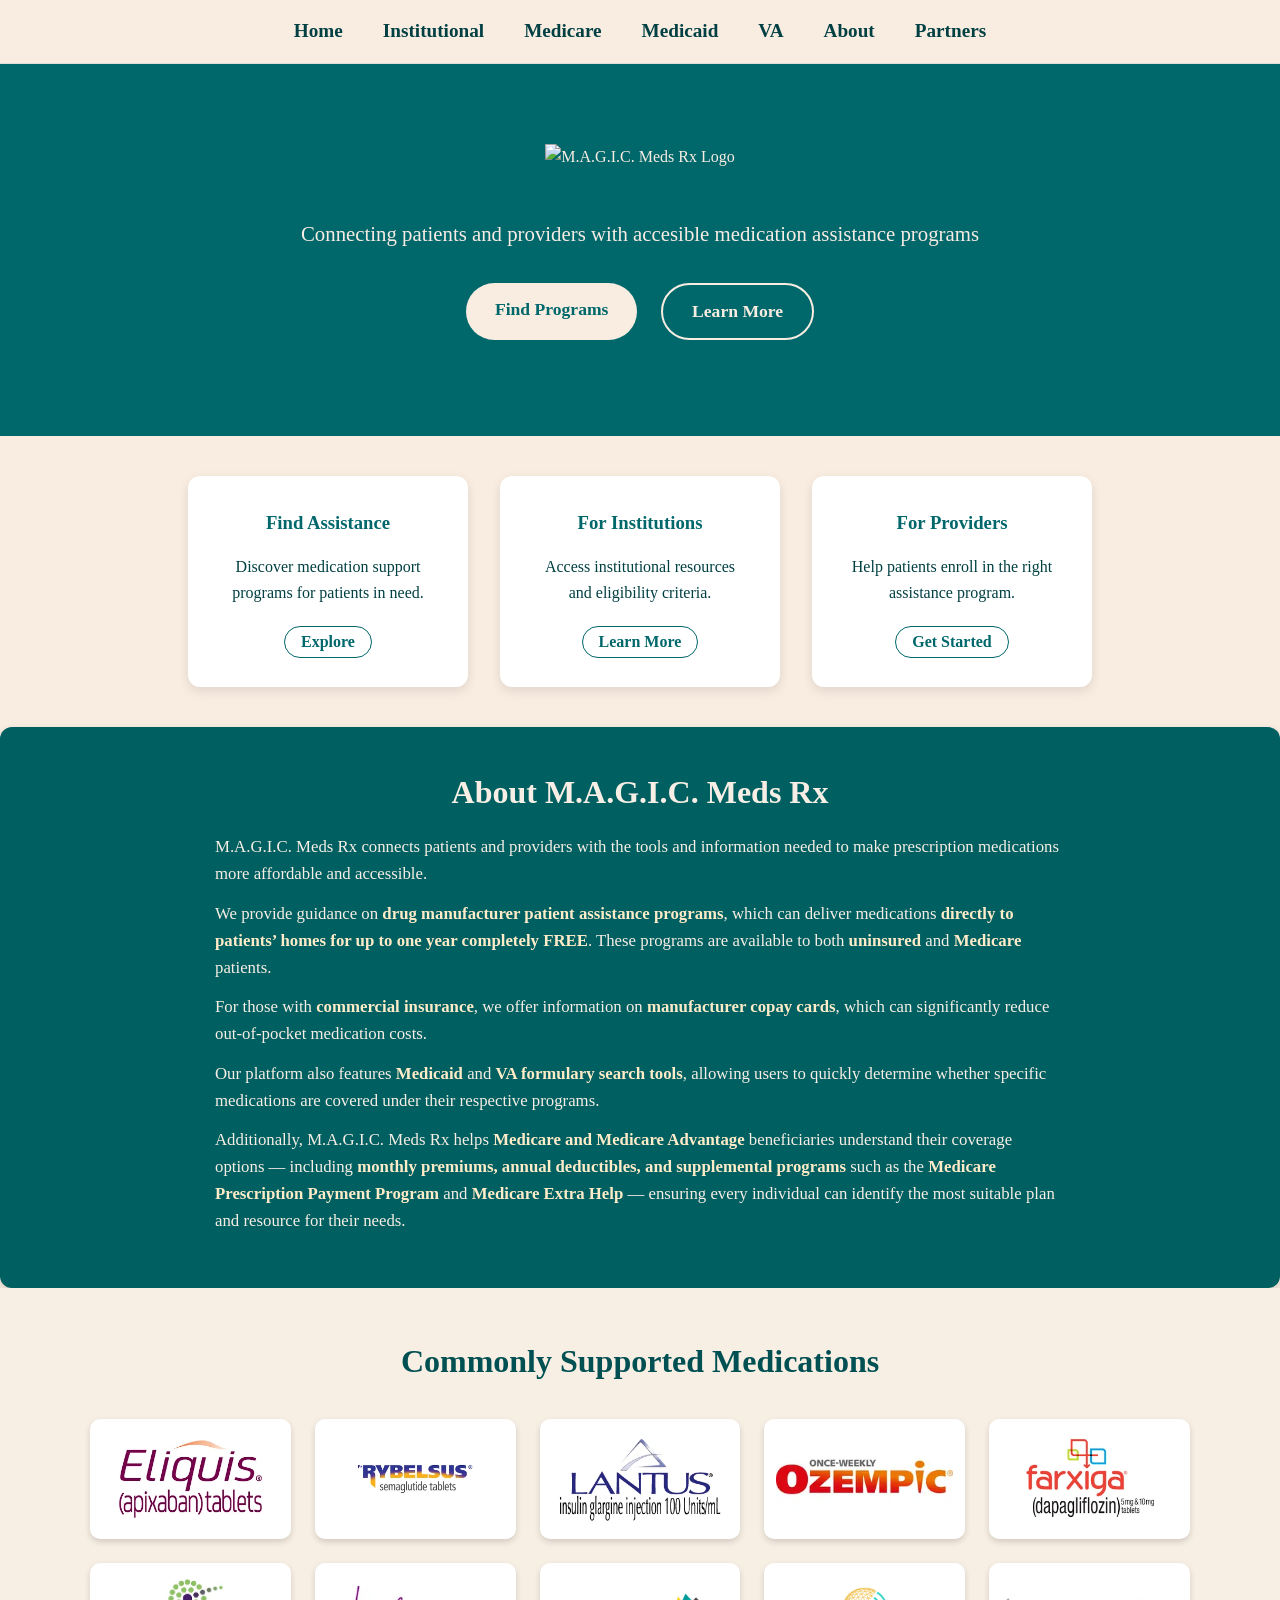
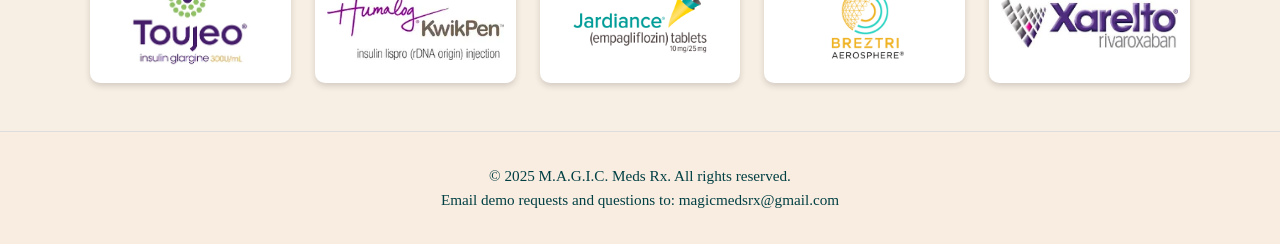
==== index.html @ bfe8b274 "If leads to breaks in the code it is likely because how it set up the pathway on my desktop I had to" ====
<!DOCTYPE html>
<html lang="en">
<head>
  <meta charset="UTF-8" />
  <meta name="viewport" content="width=device-width, initial-scale=1.0" />
  <title>M.A.G.I.C. Meds Rx™</title>
  <link rel="stylesheet" href="styles/style.modern.css" />
</head>
<body>
  <!-- ===== HEADER ===== -->
  <header class="site-header">
    <nav class="navbar">
      <ul class="nav-links">
        <li><a href="index.html">Home</a></li>
        <li><a href="institution.html">Institutional</a></li>
        <li><a href="medicare.html">Medicare</a></li>
        <li><a href="medicaid.html">Medicaid</a></li>
        <li><a href="va.html">VA</a></li>
        <li><a href="about.html">About</a></li>
        <li><a href="partners.html">Partners</a></li>
      </ul>
    </nav>
  </header>

  <!-- ===== HERO SECTION ===== -->
  <section class="hero">
    <div class="hero-content">
      <img src="img/magic_logo_cream.svg" alt="M.A.G.I.C. Meds Rx Logo" class="hero-logo" />
      <p class="hero-text">
        Connecting patients and providers with accesible medication assistance programs
      </p>
      <div class="hero-buttons">
        <a href="#" class="btn primary">Find Programs</a>
        <a href="#" class="btn secondary">Learn More</a>
      </div>
    </div>
  </section>

  <!-- ===== FEATURE CARDS ===== -->
  <section class="cards-section">
    <div class="cards-container">
      <div class="card">
        <h3>Find Assistance</h3>
        <p>Discover medication support programs for patients in need.</p>
        <a href="#">Explore</a>
      </div>

      <div class="card">
        <h3>For Institutions</h3>
        <p>Access institutional resources and eligibility criteria.</p>
        <a href="#">Learn More</a>
      </div>

      <div class="card">
        <h3>For Providers</h3>
        <p>Help patients enroll in the right assistance program.</p>
        <a href="#">Get Started</a>
      </div>
    </div>
  </section>
  <!-- ===== ABOUT MAGIC MEDS RX SECTION ===== -->
<section class="about-magic">
  <div class="about-container">
    <h2>About M.A.G.I.C. Meds Rx</h2>
    <p>
      M.A.G.I.C. Meds Rx connects patients and providers with the tools and information needed to make prescription medications more affordable and accessible.
    </p>

    <p>
      We provide guidance on <strong>drug manufacturer patient assistance programs</strong>, which can deliver medications
      <strong>directly to patients’ homes for up to one year completely FREE</strong>. These programs are available to both
      <strong>uninsured</strong> and <strong>Medicare</strong> patients.
    </p>

    <p>
      For those with <strong>commercial insurance</strong>, we offer information on <strong>manufacturer copay cards</strong>,
      which can significantly reduce out-of-pocket medication costs.
    </p>

    <p>
      Our platform also features <strong>Medicaid</strong> and <strong>VA formulary search tools</strong>,
      allowing users to quickly determine whether specific medications are covered under their respective programs.
    </p>

    <p>
      Additionally, M.A.G.I.C. Meds Rx helps <strong>Medicare and Medicare Advantage</strong> beneficiaries understand their coverage options —
      including <strong>monthly premiums, annual deductibles, and supplemental programs</strong> such as the
      <strong>Medicare Prescription Payment Program</strong> and <strong>Medicare Extra Help</strong> —
      ensuring every individual can identify the most suitable plan and resource for their needs.
    </p>
  </div>
</section>
<!-- ===== MEDICATION LOGO SECTION ===== -->
<section class="medication-logos">
  <h2>Commonly Supported Medications</h2>
  <div class="logo-grid">
    <img src="img/eliquis.png.webp" alt="Eliquis logo" />
    <img src="img/rybelsus.png.webp" alt="Rybelsus logo" />
    <img src="img/lantus.png.webp" alt="Lantus logo" />
    <img src="img/ozempic.resize.jpeg.webp" alt="Ozempic logo" />
    <img src="img/farxiga.png.webp" alt="Farxiga logo" />
    <img src="img/toujeo.png.webp" alt="Toujeo logo" />
    <img src="img/humalog.resize.png.webp" alt="Humalog logo" />
    <img src="img/jardiance.png.webp.png" alt="Jardiance logo" />
    <img src="img/breztri.png" alt="Breztri logo" />
    <img src="img/xarelto.jpeg" alt="Xarelto logo" />
  </div>
</section>
  <!-- ===== FOOTER ===== -->
  <footer>
    <p>© 2025 M.A.G.I.C. Meds Rx. All rights reserved.</p>
    <p>Email demo requests and questions to: magicmedsrx@gmail.com</p>
  </footer>
</body>
</html>
---- styles/style.modern.css ----
/* ===== RESET ===== */
* {
	margin: 0;
	padding: 0;
	box-sizing: border-box;
  }
  
  /* ===== GLOBAL ===== */
  body {
	font-family: "Georgia", serif;
	background-color: #f9ede2;
	color: #003f42;
	line-height: 1.6;
  }
  
  /* ===== NAVBAR ===== */
  .site-header {
	background-color: #f9ede2;
	border-bottom: 1px solid #ddd;
	padding: 1rem 0;
  }
  
  .nav-links {
	display: flex;
	justify-content: center;
	gap: 2.5rem;
	list-style: none;
  }
  
  .nav-links a {
	text-decoration: none;
	font-size: 1.2rem;
	color: #003f42;
	font-weight: 600;
	transition: color 0.3s;
  }
  
  .nav-links a:hover {
	color: #008b8f;
  }
  
  /* ===== HERO SECTION ===== */
  .hero {
	background-color: #00676b;
	text-align: center;
	padding: 5rem 1rem 6rem 1rem;
	color: #f9ede2;
  }
  
  .hero-content {
	max-width: 800px;
	margin: 0 auto;
  }
  .hero-logo {
	width: 500px; /* enlarged by ~50% */
	max-width: 60vw;
	height: auto;
	margin-bottom: 1.5rem;
	  }
  
.hero-text {
	font-size: 1.3rem;
	font-weight: 500;
	color: #f8ede4;
	margin: 1.5rem 0 2rem;
	white-space: nowrap; /* ✅ Prevents text from wrapping to a new line */
	overflow: hidden;
	text-overflow: ellipsis;
	}
	  
  .hero-buttons {
	display: flex;
	justify-content: center;
	gap: 1.5rem;
  }
  
  .btn {
	text-decoration: none;
	font-size: 1.1rem;
	font-weight: 600;
	border-radius: 30px;
	padding: 0.8rem 1.8rem;
	transition: all 0.3s;
  }
  
  .btn.primary {
	background-color: #f9ede2;
	color: #00676b;
  }
  
  .btn.primary:hover {
	background-color: #f6dfcb;
  }
  
  .btn.secondary {
	border: 2px solid #f9ede2;
	color: #f9ede2;
  }
  
  .btn.secondary:hover {
	background-color: #f9ede2;
	color: #00676b;
  }
  
  /* ===== CARDS SECTION ===== */
  .cards-section {
	background-color: #f9ede2;
	padding: 2.5rem 1rem;
	display: flex;
	justify-content: center;
  }
  
  .cards-container {
	display: flex;
	flex-wrap: wrap;
	justify-content: center;
	gap: 2rem;
	max-width: 1000px;
  }
  
  .card {
	background-color: #ffffff;
	box-shadow: 0 4px 12px rgba(0, 0, 0, 0.1);
	border-radius: 12px;
	width: 280px;
	text-align: center;
	padding: 2rem;
	transition: transform 0.3s ease, box-shadow 0.3s ease;
  }
  
  .card:hover {
	transform: translateY(-6px);
	box-shadow: 0 6px 20px rgba(0, 0, 0, 0.15);
  }
  
  .card h3 {
	color: #00676b;
	margin-bottom: 1rem;
  }
  
  .card p {
	color: #003f42;
	margin-bottom: 1.5rem;
  }
  
  .card a {
	color: #00676b;
	font-weight: 600;
	text-decoration: none;
	border: 1px solid #00676b;
	padding: 0.4rem 1rem;
	border-radius: 20px;
	transition: all 0.3s;
  }
  
  .card a:hover {
	background-color: #00676b;
	color: #fff;
  }
/* ===== ABOUT SECTION (Teal Background) ===== */
.about-magic {
	background-color: #005f60; /* teal */
	color: #f7efe5; /* cream text */
	padding: 40px 20px;
	text-align: left;
  
	/* ✨ Optional visual polish */
	border-radius: 12px; /* smooth rounded corners */
	box-shadow: 0 4px 10px rgba(0, 0, 0, 0.15); /* soft drop shadow */
  }
  
  .about-container {
	max-width: 850px;
	margin: 0 auto;
  }
  
  .about-magic h2 {
	font-size: 2rem;
	color: #f7efe5; /* heading in cream */
	margin-bottom: 1rem;
	text-align: center;
	font-weight: 700;
  }
  
  .about-magic p {
	font-size: 1.05rem;
	color: #f7efe5;
	line-height: 1.6;
	margin-bottom: 0.8rem;
  }
  
  .about-magic strong {
	color: #ffecc8; /* lighter cream for emphasis */
	font-weight: 600;
  }  
  /* ===== Medication Logos Section (fixed layout) ===== */
.medication-logos {
	background-color: #f8efe4;
	padding: 3rem 1rem;
	text-align: center;
  }
  
  .medication-logos h2 {
	color: #004f52;
	font-size: 2rem;
	font-weight: 700;
	margin-bottom: 2rem;
  }
  
  .logo-grid {
	display: grid;
	grid-template-columns: repeat(auto-fit, minmax(180px, 1fr));
	gap: 1.5rem;
	justify-items: center;
	align-items: center;
	max-width: 1100px;
	margin: 0 auto;
  }
  
  .logo-grid img {
	background-color: #fff;
	border-radius: 10px;
	padding: 0.75rem;
	width: 100%;
	height: 120px; /* Fixed uniform card height */
	object-fit: contain; /* Keeps proportions */
	box-shadow: 0 3px 6px rgba(0, 0, 0, 0.15);
	transition: transform 0.3s ease, box-shadow 0.3s ease;
  }
  
  .logo-grid img:hover {
	transform: translateY(-5px);
	box-shadow: 0 5px 10px rgba(0, 0, 0, 0.25);
  }  
  /* ===== FOOTER ===== */
  footer {
	text-align: center;
	padding: 2rem 1rem;
	background-color: #f9ede2;
	border-top: 1px solid #ddd;
	color: #003f42;
	font-size: 0.95rem;
  }
/* =======================================
   ABOUT PAGE — HERO SECTION
   ======================================= */
/* === ABOUT PAGE STYLES === */
.about-section {
	background-color: #00676b; /* teal background */
	color: #f8f0e3;                /* cream text */
	text-align: center;
	padding: 80px 20px 60px 20px;  /* balanced spacing */
	margin: 0;
	position: relative;
  }
  
  /* Center and enlarge your about-page logo */
  .about-logo {
	display: block;
	margin: 0 auto 30px auto;      /* centers horizontally and adds bottom space */
	width: 400px;                  /* adjust to taste */
	max-width: 90%;                /* responsive on smaller screens */
	height: auto;
	filter: drop-shadow(0 6px 12px rgba(0,0,0,0.25));
  }
  
  /* Main title */
  .about-title {
	font-size: 3.2rem;
	font-weight: 700;
	margin-bottom: 16px;
	text-shadow: 1px 2px 4px rgba(0, 0, 0, 0.35);
  }
  
  /* Subtitle text */
  .about-subtitle {
	font-size: 1.2rem;
	max-width: 900px;
	margin: 0 auto;
	line-height: 1.6;
	color: #f9f7f2;
	opacity: 0.95;
  }
  
  
  /* Allow wrapping gracefully on smaller screens */
  @media (max-width: 900px) {
	.about-subtitle {
	  white-space: normal;
	  font-size: 1rem;
	}
  }
  
  /* =======================================
	 ABOUT PAGE — CONTENT SECTIONS
	 ======================================= */
  .about-content {
	background-color: #f5efe6; /* cream */
	color: #1f4f59; /* teal */
	padding: 3rem 2rem;
  }
  
  .about-content h1 {
	text-align: center;
	font-size: clamp(1.6rem, 3vw, 2.2rem);
	color: #1f4f59;
	margin-bottom: 1rem;
  }
  
  .about-content p {
	font-size: 1.05rem;
	line-height: 1.7;
	max-width: 900px;
	margin: 0 auto 2rem auto;
	text-align: justify;
  }
  
  /* Images inside content */
  .about-content img {
	max-width: 320px;
	height: auto;
	border-radius: 12px;
	margin: 1rem auto;
	display: block;
	box-shadow: 0 4px 10px rgba(0, 0, 0, 0.2);
  }
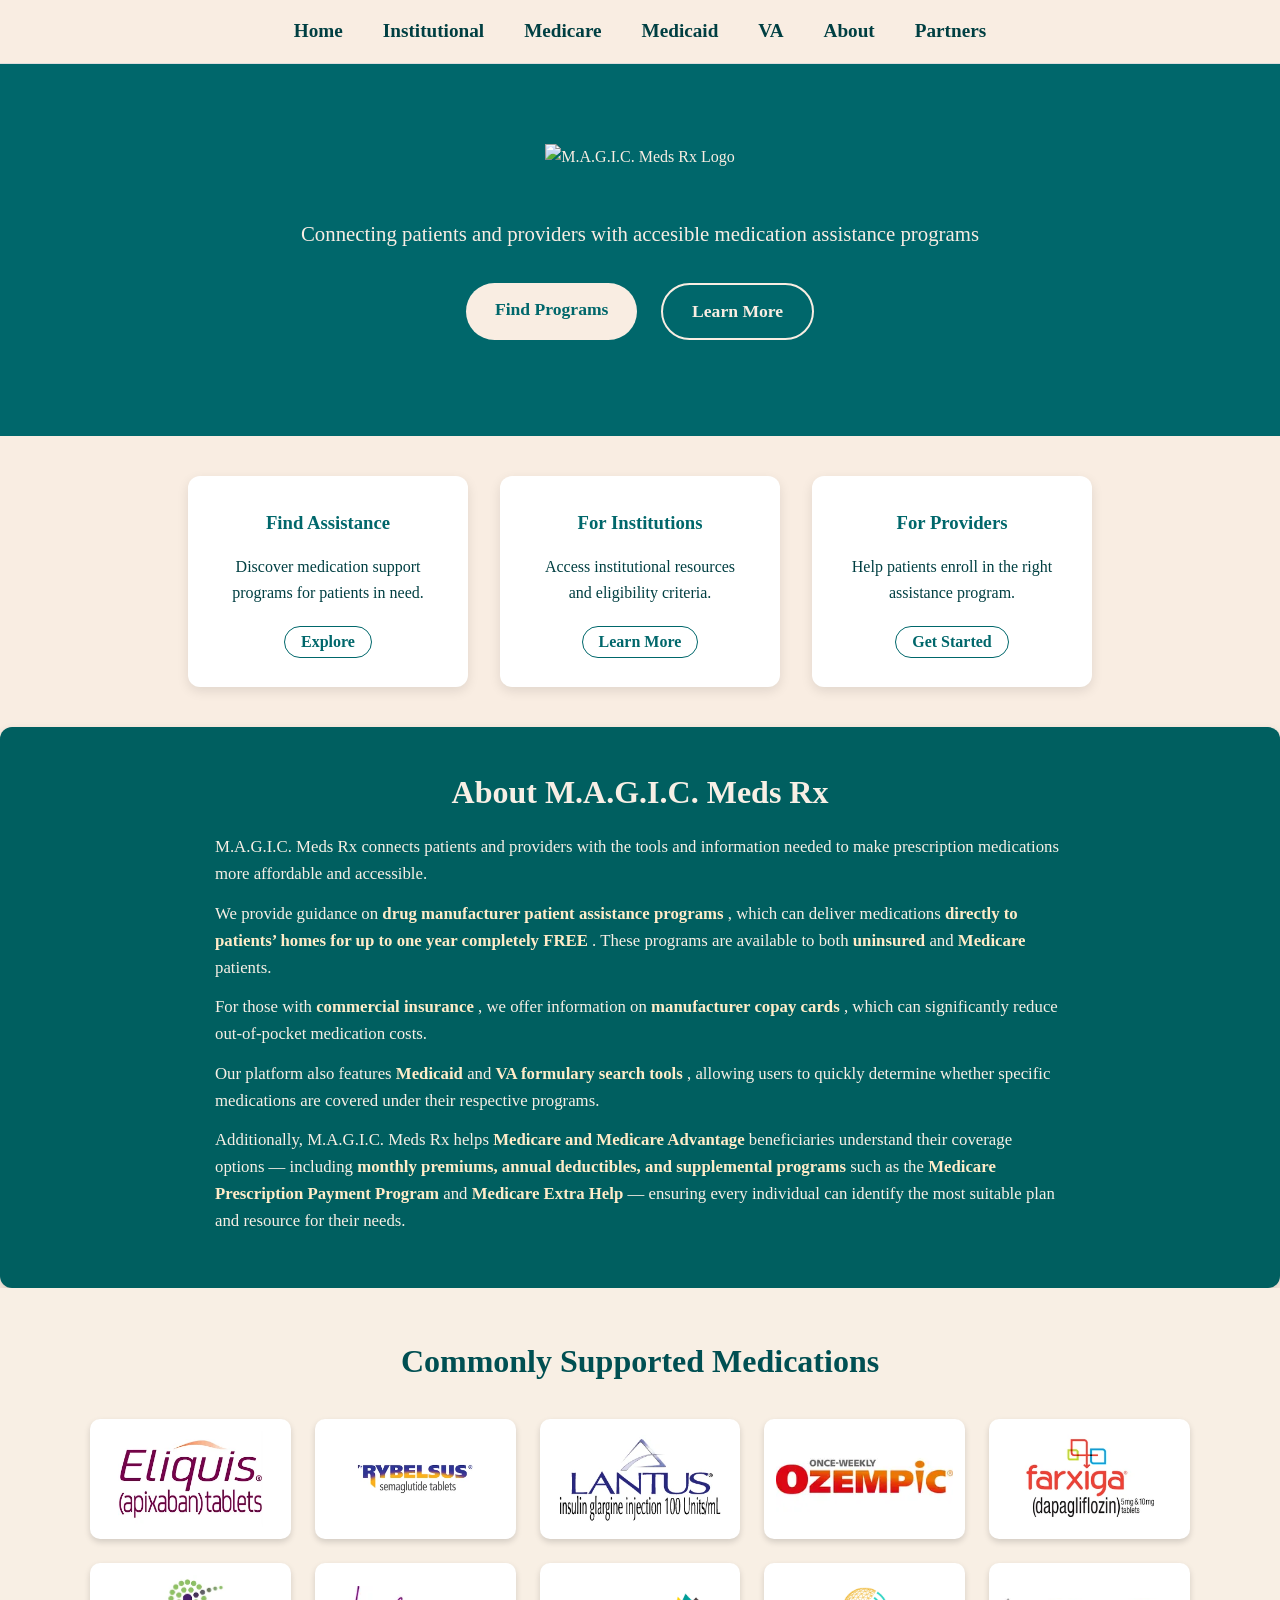
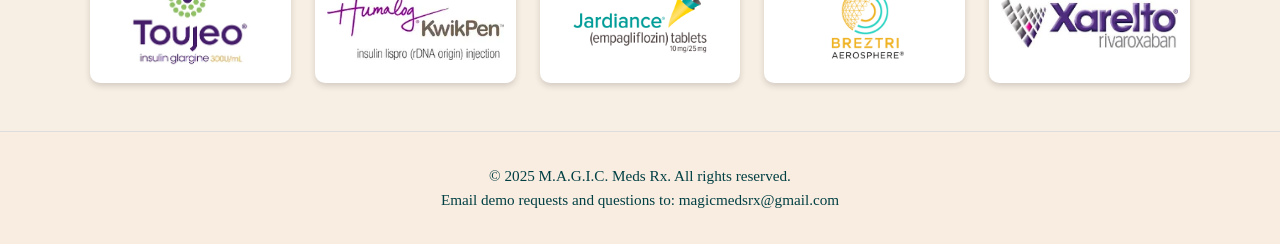
==== commit 004a2f0b: "formatting" ====
--- a/index.html
+++ b/index.html
@@ -1,115 +1,135 @@
-<!DOCTYPE html>
+<!doctype html>
 <html lang="en">
-<head>
-  <meta charset="UTF-8" />
-  <meta name="viewport" content="width=device-width, initial-scale=1.0" />
-  <title>M.A.G.I.C. Meds Rx™</title>
-  <link rel="stylesheet" href="styles/style.modern.css" />
-</head>
-<body>
-  <!-- ===== HEADER ===== -->
-  <header class="site-header">
-    <nav class="navbar">
-      <ul class="nav-links">
-        <li><a href="index.html">Home</a></li>
-        <li><a href="institution.html">Institutional</a></li>
-        <li><a href="medicare.html">Medicare</a></li>
-        <li><a href="medicaid.html">Medicaid</a></li>
-        <li><a href="va.html">VA</a></li>
-        <li><a href="about.html">About</a></li>
-        <li><a href="partners.html">Partners</a></li>
-      </ul>
-    </nav>
-  </header>
+	<head>
+		<meta charset="UTF-8" />
+		<meta name="viewport" content="width=device-width, initial-scale=1.0" />
+		<title>M.A.G.I.C. Meds Rx™</title>
+		<link rel="stylesheet" href="styles/style.modern.css" />
+	</head>
+	<body>
+		<!-- ===== HEADER ===== -->
+		<header class="site-header">
+			<nav class="navbar">
+				<ul class="nav-links">
+					<li><a href="index.html">Home</a></li>
+					<li><a href="institution.html">Institutional</a></li>
+					<li><a href="medicare.html">Medicare</a></li>
+					<li><a href="medicaid.html">Medicaid</a></li>
+					<li><a href="va.html">VA</a></li>
+					<li><a href="about.html">About</a></li>
+					<li><a href="partners.html">Partners</a></li>
+				</ul>
+			</nav>
+		</header>
 
-  <!-- ===== HERO SECTION ===== -->
-  <section class="hero">
-    <div class="hero-content">
-      <img src="img/magic_logo_cream.svg" alt="M.A.G.I.C. Meds Rx Logo" class="hero-logo" />
-      <p class="hero-text">
-        Connecting patients and providers with accesible medication assistance programs
-      </p>
-      <div class="hero-buttons">
-        <a href="#" class="btn primary">Find Programs</a>
-        <a href="#" class="btn secondary">Learn More</a>
-      </div>
-    </div>
-  </section>
+		<!-- ===== HERO SECTION ===== -->
+		<section class="hero">
+			<div class="hero-content">
+				<img src="img/magic_logo_cream.svg" alt="M.A.G.I.C. Meds Rx Logo" class="hero-logo" />
+				<p class="hero-text">
+					Connecting patients and providers with accesible medication assistance programs
+				</p>
+				<div class="hero-buttons">
+					<a href="#" class="btn primary">Find Programs</a>
+					<a href="#" class="btn secondary">Learn More</a>
+				</div>
+			</div>
+		</section>
 
-  <!-- ===== FEATURE CARDS ===== -->
-  <section class="cards-section">
-    <div class="cards-container">
-      <div class="card">
-        <h3>Find Assistance</h3>
-        <p>Discover medication support programs for patients in need.</p>
-        <a href="#">Explore</a>
-      </div>
+		<!-- ===== FEATURE CARDS ===== -->
+		<section class="cards-section">
+			<div class="cards-container">
+				<div class="card">
+					<h3>Find Assistance</h3>
+					<p>Discover medication support programs for patients in need.</p>
+					<a href="#">Explore</a>
+				</div>
 
-      <div class="card">
-        <h3>For Institutions</h3>
-        <p>Access institutional resources and eligibility criteria.</p>
-        <a href="#">Learn More</a>
-      </div>
+				<div class="card">
+					<h3>For Institutions</h3>
+					<p>Access institutional resources and eligibility criteria.</p>
+					<a href="#">Learn More</a>
+				</div>
 
-      <div class="card">
-        <h3>For Providers</h3>
-        <p>Help patients enroll in the right assistance program.</p>
-        <a href="#">Get Started</a>
-      </div>
-    </div>
-  </section>
-  <!-- ===== ABOUT MAGIC MEDS RX SECTION ===== -->
-<section class="about-magic">
-  <div class="about-container">
-    <h2>About M.A.G.I.C. Meds Rx</h2>
-    <p>
-      M.A.G.I.C. Meds Rx connects patients and providers with the tools and information needed to make prescription medications more affordable and accessible.
-    </p>
+				<div class="card">
+					<h3>For Providers</h3>
+					<p>Help patients enroll in the right assistance program.</p>
+					<a href="#">Get Started</a>
+				</div>
+			</div>
+		</section>
+		<!-- ===== ABOUT MAGIC MEDS RX SECTION ===== -->
+		<section class="about-magic">
+			<div class="about-container">
+				<h2>About M.A.G.I.C. Meds Rx</h2>
+				<p>
+					M.A.G.I.C. Meds Rx connects patients and providers with the tools and information needed
+					to make prescription medications more affordable and accessible.
+				</p>
 
-    <p>
-      We provide guidance on <strong>drug manufacturer patient assistance programs</strong>, which can deliver medications
-      <strong>directly to patients’ homes for up to one year completely FREE</strong>. These programs are available to both
-      <strong>uninsured</strong> and <strong>Medicare</strong> patients.
-    </p>
+				<p>
+					We provide guidance on
+					<strong>drug manufacturer patient assistance programs</strong>
+					, which can deliver medications
+					<strong>directly to patients’ homes for up to one year completely FREE</strong>
+					. These programs are available to both
+					<strong>uninsured</strong>
+					and
+					<strong>Medicare</strong>
+					patients.
+				</p>
 
-    <p>
-      For those with <strong>commercial insurance</strong>, we offer information on <strong>manufacturer copay cards</strong>,
-      which can significantly reduce out-of-pocket medication costs.
-    </p>
+				<p>
+					For those with
+					<strong>commercial insurance</strong>
+					, we offer information on
+					<strong>manufacturer copay cards</strong>
+					, which can significantly reduce out-of-pocket medication costs.
+				</p>
 
-    <p>
-      Our platform also features <strong>Medicaid</strong> and <strong>VA formulary search tools</strong>,
-      allowing users to quickly determine whether specific medications are covered under their respective programs.
-    </p>
+				<p>
+					Our platform also features
+					<strong>Medicaid</strong>
+					and
+					<strong>VA formulary search tools</strong>
+					, allowing users to quickly determine whether specific medications are covered under their
+					respective programs.
+				</p>
 
-    <p>
-      Additionally, M.A.G.I.C. Meds Rx helps <strong>Medicare and Medicare Advantage</strong> beneficiaries understand their coverage options —
-      including <strong>monthly premiums, annual deductibles, and supplemental programs</strong> such as the
-      <strong>Medicare Prescription Payment Program</strong> and <strong>Medicare Extra Help</strong> —
-      ensuring every individual can identify the most suitable plan and resource for their needs.
-    </p>
-  </div>
-</section>
-<!-- ===== MEDICATION LOGO SECTION ===== -->
-<section class="medication-logos">
-  <h2>Commonly Supported Medications</h2>
-  <div class="logo-grid">
-    <img src="img/eliquis.png.webp" alt="Eliquis logo" />
-    <img src="img/rybelsus.png.webp" alt="Rybelsus logo" />
-    <img src="img/lantus.png.webp" alt="Lantus logo" />
-    <img src="img/ozempic.resize.jpeg.webp" alt="Ozempic logo" />
-    <img src="img/farxiga.png.webp" alt="Farxiga logo" />
-    <img src="img/toujeo.png.webp" alt="Toujeo logo" />
-    <img src="img/humalog.resize.png.webp" alt="Humalog logo" />
-    <img src="img/jardiance.png.webp.png" alt="Jardiance logo" />
-    <img src="img/breztri.png" alt="Breztri logo" />
-    <img src="img/xarelto.jpeg" alt="Xarelto logo" />
-  </div>
-</section>
-  <!-- ===== FOOTER ===== -->
-  <footer>
-    <p>© 2025 M.A.G.I.C. Meds Rx. All rights reserved.</p>
-    <p>Email demo requests and questions to: magicmedsrx@gmail.com</p>
-  </footer>
-</body>
+				<p>
+					Additionally, M.A.G.I.C. Meds Rx helps
+					<strong>Medicare and Medicare Advantage</strong>
+					beneficiaries understand their coverage options — including
+					<strong>monthly premiums, annual deductibles, and supplemental programs</strong>
+					such as the
+					<strong>Medicare Prescription Payment Program</strong>
+					and
+					<strong>Medicare Extra Help</strong>
+					— ensuring every individual can identify the most suitable plan and resource for their
+					needs.
+				</p>
+			</div>
+		</section>
+		<!-- ===== MEDICATION LOGO SECTION ===== -->
+		<section class="medication-logos">
+			<h2>Commonly Supported Medications</h2>
+			<div class="logo-grid">
+				<img src="img/eliquis.png.webp" alt="Eliquis logo" />
+				<img src="img/rybelsus.png.webp" alt="Rybelsus logo" />
+				<img src="img/lantus.png.webp" alt="Lantus logo" />
+				<img src="img/ozempic.resize.jpeg.webp" alt="Ozempic logo" />
+				<img src="img/farxiga.png.webp" alt="Farxiga logo" />
+				<img src="img/toujeo.png.webp" alt="Toujeo logo" />
+				<img src="img/humalog.resize.png.webp" alt="Humalog logo" />
+				<img src="img/jardiance.png.webp.png" alt="Jardiance logo" />
+				<img src="img/breztri.png" alt="Breztri logo" />
+				<img src="img/xarelto.jpeg" alt="Xarelto logo" />
+			</div>
+		</section>
+		<!-- ===== FOOTER ===== -->
+		<footer>
+			<p>© 2025 M.A.G.I.C. Meds Rx. All rights reserved.</p>
+			<p>Email demo requests and questions to: magicmedsrx@gmail.com</p>
+		</footer>
+	</body>
 </html>
--- a/styles/style.modern.css
+++ b/styles/style.modern.css
@@ -3,61 +3,61 @@
 	margin: 0;
 	padding: 0;
 	box-sizing: border-box;
-  }
-  
-  /* ===== GLOBAL ===== */
-  body {
-	font-family: "Georgia", serif;
+}
+
+/* ===== GLOBAL ===== */
+body {
+	font-family: 'Georgia', serif;
 	background-color: #f9ede2;
 	color: #003f42;
 	line-height: 1.6;
-  }
-  
-  /* ===== NAVBAR ===== */
-  .site-header {
+}
+
+/* ===== NAVBAR ===== */
+.site-header {
 	background-color: #f9ede2;
 	border-bottom: 1px solid #ddd;
 	padding: 1rem 0;
-  }
-  
-  .nav-links {
+}
+
+.nav-links {
 	display: flex;
 	justify-content: center;
 	gap: 2.5rem;
 	list-style: none;
-  }
-  
-  .nav-links a {
+}
+
+.nav-links a {
 	text-decoration: none;
 	font-size: 1.2rem;
 	color: #003f42;
 	font-weight: 600;
 	transition: color 0.3s;
-  }
-  
-  .nav-links a:hover {
+}
+
+.nav-links a:hover {
 	color: #008b8f;
-  }
-  
-  /* ===== HERO SECTION ===== */
-  .hero {
+}
+
+/* ===== HERO SECTION ===== */
+.hero {
 	background-color: #00676b;
 	text-align: center;
 	padding: 5rem 1rem 6rem 1rem;
 	color: #f9ede2;
-  }
-  
-  .hero-content {
+}
+
+.hero-content {
 	max-width: 800px;
 	margin: 0 auto;
-  }
-  .hero-logo {
+}
+.hero-logo {
 	width: 500px; /* enlarged by ~50% */
 	max-width: 60vw;
 	height: auto;
 	margin-bottom: 1.5rem;
-	  }
-  
+}
+
 .hero-text {
 	font-size: 1.3rem;
 	font-weight: 500;
@@ -66,84 +66,86 @@
 	white-space: nowrap; /* ✅ Prevents text from wrapping to a new line */
 	overflow: hidden;
 	text-overflow: ellipsis;
-	}
-	  
-  .hero-buttons {
+}
+
+.hero-buttons {
 	display: flex;
 	justify-content: center;
 	gap: 1.5rem;
-  }
-  
-  .btn {
+}
+
+.btn {
 	text-decoration: none;
 	font-size: 1.1rem;
 	font-weight: 600;
 	border-radius: 30px;
 	padding: 0.8rem 1.8rem;
 	transition: all 0.3s;
-  }
-  
-  .btn.primary {
+}
+
+.btn.primary {
 	background-color: #f9ede2;
 	color: #00676b;
-  }
-  
-  .btn.primary:hover {
+}
+
+.btn.primary:hover {
 	background-color: #f6dfcb;
-  }
-  
-  .btn.secondary {
+}
+
+.btn.secondary {
 	border: 2px solid #f9ede2;
 	color: #f9ede2;
-  }
-  
-  .btn.secondary:hover {
+}
+
+.btn.secondary:hover {
 	background-color: #f9ede2;
 	color: #00676b;
-  }
-  
-  /* ===== CARDS SECTION ===== */
-  .cards-section {
+}
+
+/* ===== CARDS SECTION ===== */
+.cards-section {
 	background-color: #f9ede2;
 	padding: 2.5rem 1rem;
 	display: flex;
 	justify-content: center;
-  }
-  
-  .cards-container {
+}
+
+.cards-container {
 	display: flex;
 	flex-wrap: wrap;
 	justify-content: center;
 	gap: 2rem;
 	max-width: 1000px;
-  }
-  
-  .card {
+}
+
+.card {
 	background-color: #ffffff;
 	box-shadow: 0 4px 12px rgba(0, 0, 0, 0.1);
 	border-radius: 12px;
 	width: 280px;
 	text-align: center;
 	padding: 2rem;
-	transition: transform 0.3s ease, box-shadow 0.3s ease;
-  }
-  
-  .card:hover {
+	transition:
+		transform 0.3s ease,
+		box-shadow 0.3s ease;
+}
+
+.card:hover {
 	transform: translateY(-6px);
 	box-shadow: 0 6px 20px rgba(0, 0, 0, 0.15);
-  }
-  
-  .card h3 {
+}
+
+.card h3 {
 	color: #00676b;
 	margin-bottom: 1rem;
-  }
-  
-  .card p {
+}
+
+.card p {
 	color: #003f42;
 	margin-bottom: 1.5rem;
-  }
-  
-  .card a {
+}
+
+.card a {
 	color: #00676b;
 	font-weight: 600;
 	text-decoration: none;
@@ -151,63 +153,63 @@
 	padding: 0.4rem 1rem;
 	border-radius: 20px;
 	transition: all 0.3s;
-  }
-  
-  .card a:hover {
+}
+
+.card a:hover {
 	background-color: #00676b;
 	color: #fff;
-  }
+}
 /* ===== ABOUT SECTION (Teal Background) ===== */
 .about-magic {
 	background-color: #005f60; /* teal */
 	color: #f7efe5; /* cream text */
 	padding: 40px 20px;
 	text-align: left;
-  
+
 	/* ✨ Optional visual polish */
 	border-radius: 12px; /* smooth rounded corners */
 	box-shadow: 0 4px 10px rgba(0, 0, 0, 0.15); /* soft drop shadow */
-  }
-  
-  .about-container {
+}
+
+.about-container {
 	max-width: 850px;
 	margin: 0 auto;
-  }
-  
-  .about-magic h2 {
+}
+
+.about-magic h2 {
 	font-size: 2rem;
 	color: #f7efe5; /* heading in cream */
 	margin-bottom: 1rem;
 	text-align: center;
 	font-weight: 700;
-  }
-  
-  .about-magic p {
+}
+
+.about-magic p {
 	font-size: 1.05rem;
 	color: #f7efe5;
 	line-height: 1.6;
 	margin-bottom: 0.8rem;
-  }
-  
-  .about-magic strong {
+}
+
+.about-magic strong {
 	color: #ffecc8; /* lighter cream for emphasis */
 	font-weight: 600;
-  }  
-  /* ===== Medication Logos Section (fixed layout) ===== */
+}
+/* ===== Medication Logos Section (fixed layout) ===== */
 .medication-logos {
 	background-color: #f8efe4;
 	padding: 3rem 1rem;
 	text-align: center;
-  }
-  
-  .medication-logos h2 {
+}
+
+.medication-logos h2 {
 	color: #004f52;
 	font-size: 2rem;
 	font-weight: 700;
 	margin-bottom: 2rem;
-  }
-  
-  .logo-grid {
+}
+
+.logo-grid {
 	display: grid;
 	grid-template-columns: repeat(auto-fit, minmax(180px, 1fr));
 	gap: 1.5rem;
@@ -215,9 +217,9 @@
 	align-items: center;
 	max-width: 1100px;
 	margin: 0 auto;
-  }
-  
-  .logo-grid img {
+}
+
+.logo-grid img {
 	background-color: #fff;
 	border-radius: 10px;
 	padding: 0.75rem;
@@ -225,102 +227,103 @@
 	height: 120px; /* Fixed uniform card height */
 	object-fit: contain; /* Keeps proportions */
 	box-shadow: 0 3px 6px rgba(0, 0, 0, 0.15);
-	transition: transform 0.3s ease, box-shadow 0.3s ease;
-  }
-  
-  .logo-grid img:hover {
+	transition:
+		transform 0.3s ease,
+		box-shadow 0.3s ease;
+}
+
+.logo-grid img:hover {
 	transform: translateY(-5px);
 	box-shadow: 0 5px 10px rgba(0, 0, 0, 0.25);
-  }  
-  /* ===== FOOTER ===== */
-  footer {
+}
+/* ===== FOOTER ===== */
+footer {
 	text-align: center;
 	padding: 2rem 1rem;
 	background-color: #f9ede2;
 	border-top: 1px solid #ddd;
 	color: #003f42;
 	font-size: 0.95rem;
-  }
+}
 /* =======================================
    ABOUT PAGE — HERO SECTION
    ======================================= */
 /* === ABOUT PAGE STYLES === */
 .about-section {
 	background-color: #00676b; /* teal background */
-	color: #f8f0e3;                /* cream text */
-	text-align: center;
-	padding: 80px 20px 60px 20px;  /* balanced spacing */
+	color: #f8f0e3; /* cream text */
+	text-align: center;
+	padding: 80px 20px 60px 20px; /* balanced spacing */
 	margin: 0;
 	position: relative;
-  }
-  
-  /* Center and enlarge your about-page logo */
-  .about-logo {
+}
+
+/* Center and enlarge your about-page logo */
+.about-logo {
 	display: block;
-	margin: 0 auto 30px auto;      /* centers horizontally and adds bottom space */
-	width: 400px;                  /* adjust to taste */
-	max-width: 90%;                /* responsive on smaller screens */
+	margin: 0 auto 30px auto; /* centers horizontally and adds bottom space */
+	width: 400px; /* adjust to taste */
+	max-width: 90%; /* responsive on smaller screens */
 	height: auto;
-	filter: drop-shadow(0 6px 12px rgba(0,0,0,0.25));
-  }
-  
-  /* Main title */
-  .about-title {
+	filter: drop-shadow(0 6px 12px rgba(0, 0, 0, 0.25));
+}
+
+/* Main title */
+.about-title {
 	font-size: 3.2rem;
 	font-weight: 700;
 	margin-bottom: 16px;
 	text-shadow: 1px 2px 4px rgba(0, 0, 0, 0.35);
-  }
-  
-  /* Subtitle text */
-  .about-subtitle {
+}
+
+/* Subtitle text */
+.about-subtitle {
 	font-size: 1.2rem;
 	max-width: 900px;
 	margin: 0 auto;
 	line-height: 1.6;
 	color: #f9f7f2;
 	opacity: 0.95;
-  }
-  
-  
-  /* Allow wrapping gracefully on smaller screens */
-  @media (max-width: 900px) {
+}
+
+/* Allow wrapping gracefully on smaller screens */
+@media (max-width: 900px) {
 	.about-subtitle {
-	  white-space: normal;
-	  font-size: 1rem;
+		white-space: normal;
+		font-size: 1rem;
 	}
-  }
-  
-  /* =======================================
+}
+
+/* =======================================
 	 ABOUT PAGE — CONTENT SECTIONS
 	 ======================================= */
-  .about-content {
+.about-content {
 	background-color: #f5efe6; /* cream */
 	color: #1f4f59; /* teal */
 	padding: 3rem 2rem;
-  }
-  
-  .about-content h1 {
+}
+
+.about-content h1 {
 	text-align: center;
 	font-size: clamp(1.6rem, 3vw, 2.2rem);
 	color: #1f4f59;
 	margin-bottom: 1rem;
-  }
-  
-  .about-content p {
+}
+
+.about-content p {
 	font-size: 1.05rem;
 	line-height: 1.7;
 	max-width: 900px;
 	margin: 0 auto 2rem auto;
 	text-align: justify;
-  }
-  
-  /* Images inside content */
-  .about-content img {
+}
+
+/* Images inside content */
+.about-content img {
 	max-width: 320px;
 	height: auto;
 	border-radius: 12px;
 	margin: 1rem auto;
 	display: block;
 	box-shadow: 0 4px 10px rgba(0, 0, 0, 0.2);
-  }  
+}
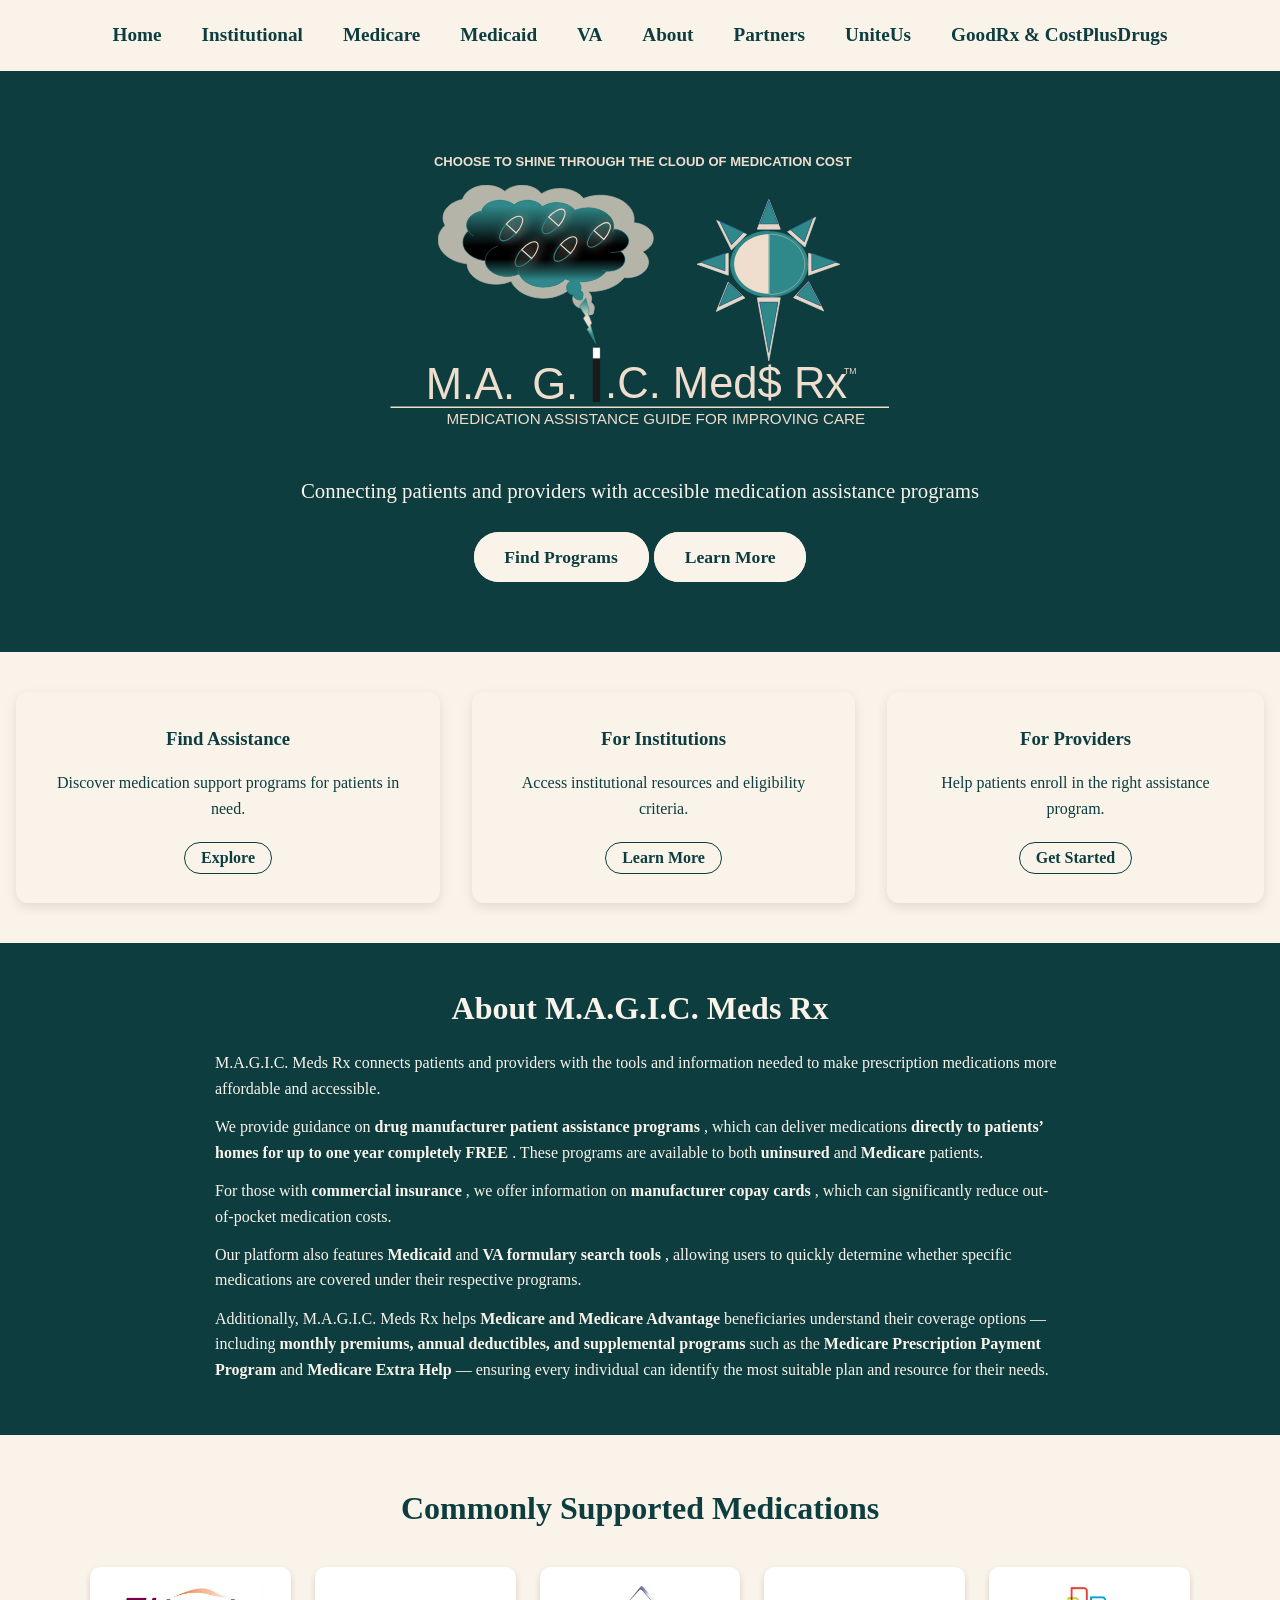
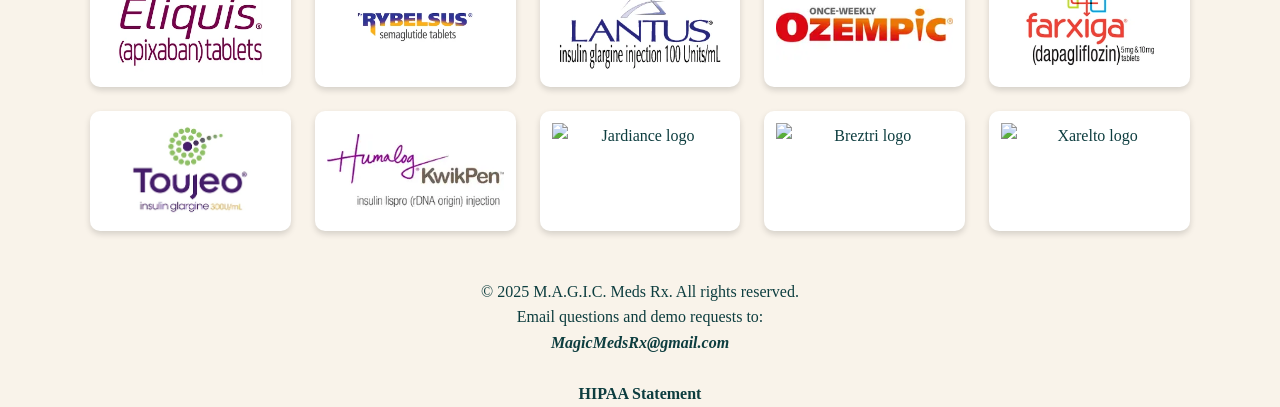
==== commit 4c449fbb: "everything so far" ====
--- a/index.html
+++ b/index.html
@@ -3,41 +3,25 @@
 	<head>
 		<meta charset="UTF-8" />
 		<meta name="viewport" content="width=device-width, initial-scale=1.0" />
+		<!-- Only increment the last digit -->
+		<link rel="stylesheet" href="./styles/stylesheet.css?v=0.5.0" />
 		<title>M.A.G.I.C. Meds Rx™</title>
-		<link rel="stylesheet" href="styles/style.modern.css" />
 	</head>
 	<body>
-		<!-- ===== HEADER ===== -->
-		<header class="site-header">
-			<nav class="navbar">
-				<ul class="nav-links">
-					<li><a href="index.html">Home</a></li>
-					<li><a href="institution.html">Institutional</a></li>
-					<li><a href="medicare.html">Medicare</a></li>
-					<li><a href="medicaid.html">Medicaid</a></li>
-					<li><a href="va.html">VA</a></li>
-					<li><a href="about.html">About</a></li>
-					<li><a href="partners.html">Partners</a></li>
-				</ul>
-			</nav>
-		</header>
+		<header id="site-header" class="site-header"></header>
 
-		<!-- ===== HERO SECTION ===== -->
 		<section class="hero">
 			<div class="hero-content">
-				<img src="img/magic_logo_cream.svg" alt="M.A.G.I.C. Meds Rx Logo" class="hero-logo" />
+				<img src="./img/magic_logo_cream.svg" alt="MAGIC Meds Rx Logo" class="hero-logo" />
 				<p class="hero-text">
 					Connecting patients and providers with accesible medication assistance programs
 				</p>
-				<div class="hero-buttons">
-					<a href="#" class="btn primary">Find Programs</a>
-					<a href="#" class="btn secondary">Learn More</a>
-				</div>
+				<a href="#" class="btn">Find Programs</a>
+				<a href="#" class="btn">Learn More</a>
 			</div>
 		</section>
 
-		<!-- ===== FEATURE CARDS ===== -->
-		<section class="cards-section">
+		<section>
 			<div class="cards-container">
 				<div class="card">
 					<h3>Find Assistance</h3>
@@ -58,7 +42,7 @@
 				</div>
 			</div>
 		</section>
-		<!-- ===== ABOUT MAGIC MEDS RX SECTION ===== -->
+
 		<section class="about-magic">
 			<div class="about-container">
 				<h2>About M.A.G.I.C. Meds Rx</h2>
@@ -110,7 +94,7 @@
 				</p>
 			</div>
 		</section>
-		<!-- ===== MEDICATION LOGO SECTION ===== -->
+
 		<section class="medication-logos">
 			<h2>Commonly Supported Medications</h2>
 			<div class="logo-grid">
@@ -126,10 +110,16 @@
 				<img src="img/xarelto.jpeg" alt="Xarelto logo" />
 			</div>
 		</section>
-		<!-- ===== FOOTER ===== -->
-		<footer>
-			<p>© 2025 M.A.G.I.C. Meds Rx. All rights reserved.</p>
-			<p>Email demo requests and questions to: magicmedsrx@gmail.com</p>
-		</footer>
+
+		<footer id="footerContainer"></footer>
+
+		<!-- Only increment the last digit -->
+		<script
+			src="./js/include.js?v=0.1.2"
+			onload="
+				mkNavBar();
+				mkFooter();
+			"
+		></script>
 	</body>
 </html>
--- a/styles/stylesheet.css
+++ b/styles/stylesheet.css
@@ -0,0 +1,436 @@
+/* if ANY changes are made in this file increment the version number in all html files, !important */
+
+:root {
+	--backGroundColor: #f9f3ea;
+	--lightBlue: #00676b;
+	--darkBlue: #0d3d3f;
+	--almostWhite: #f5f5f5;
+	--almostBlack: #333;
+
+	--fs-700: 2.5rem;
+	--fs-600: 1.5rem;
+	--fs-500: 1.25rem;
+	--fs-400: 1rem;
+	--fs-300: 0.5rem;
+
+	--radius: 30px;
+}
+
+* {
+	margin: 0;
+	padding: 0;
+	box-sizing: border-box;
+}
+
+body {
+	font-family: 'Georgia', serif;
+	background-color: var(--backGroundColor);
+	color: var(--darkBlue);
+	line-height: 1.6;
+}
+
+nav {
+	padding: 20px 0;
+}
+
+nav a {
+	margin: 0 20px;
+}
+
+nav a:hover,
+nav a.active {
+	color: var(--lightBlue);
+}
+
+@media only screen and (max-width: 460px) {
+	nav {
+		display: block;
+		position: relative;
+		padding: 10px 0;
+	}
+
+	nav > a,
+	nav > div > a {
+		text-align: center;
+		display: block;
+		width: 50%;
+		margin: 4px auto;
+		border-bottom: 1px solid var(--backGroundColor);
+		font-size: var(--fs-500);
+	}
+
+	nav > a:last-child {
+		border-bottom: none;
+		margin: auto;
+	}
+}
+
+.nav-links {
+	display: flex;
+	justify-content: center;
+	list-style: none;
+}
+
+.nav-links a {
+	text-decoration: none;
+	font-size: 1.2rem;
+	color: var(--darkBlue);
+	font-weight: 600;
+	transition: color 0.3s;
+}
+
+.nav-links a:hover {
+	color: var(--lightBlue);
+}
+
+iframe {
+	border: none;
+	width: 100%;
+	height: 100%;
+}
+
+.container {
+	display: flex;
+	flex-direction: column;
+	align-items: center;
+	margin: auto;
+	padding: 0 5px;
+	width: clamp(100px, calc(100% - 10px), 1000px);
+	color: #000;
+}
+
+.hero {
+	background-color: var(--darkBlue);
+	text-align: center;
+	padding: 5rem 1rem 5rem 1rem;
+	font-size: 1.3rem;
+	color: var(--backGroundColor);
+}
+
+.hero-content {
+	margin: 0 auto;
+}
+.hero-logo {
+	width: 500px;
+}
+
+.hero-text {
+	margin: 1.5rem 0 2rem;
+}
+
+.btn {
+	text-decoration: none;
+	font-size: 1.1rem;
+	font-weight: 600;
+	border-radius: 30px;
+	padding: 0.8rem 1.8rem;
+	transition: all 0.3s;
+	color: var(--darkBlue);
+	background-color: var(--backGroundColor);
+	border: 2px solid var(--backGroundColor);
+}
+
+.btn:hover {
+	background-color: var(--darkBlue);
+	border: 2px solid var(--backGroundColor);
+	color: var(--backGroundColor);
+}
+
+.cards-container {
+	padding: 2.5rem 1rem;
+	display: flex;
+	justify-content: center;
+	display: flex;
+	gap: 2rem;
+}
+
+.card {
+	color: var(--darkBlue);
+	box-shadow: 0 4px 12px rgba(0, 0, 0, 0.1);
+	border-radius: 12px;
+	text-align: center;
+	padding: 2rem;
+	transition:
+		transform 0.3s ease,
+		box-shadow 0.3s ease;
+}
+
+.card:hover {
+	transform: translateY(-6px);
+	box-shadow: 0 6px 20px rgba(0, 0, 0, 0.15);
+}
+
+.card h3 {
+	margin-bottom: 1rem;
+}
+
+.card p {
+	color: var(--darkBlue);
+	margin-bottom: 1.5rem;
+}
+
+.card a {
+	color: var(--darkBlue);
+	font-weight: 600;
+	text-decoration: none;
+	border: 1px solid var(--darkBlue);
+	padding: 0.4rem 1rem;
+	border-radius: 20px;
+	transition: all 0.3s;
+}
+
+.card a:hover {
+	background-color: var(--darkBlue);
+	color: var(--backGroundColor);
+}
+
+.about-magic {
+	background-color: var(--darkBlue);
+	padding: 40px 20px;
+}
+
+.about-container {
+	max-width: 850px;
+	margin: 0 auto;
+}
+
+.about-magic h2 {
+	font-size: 2rem;
+	color: var(--backGroundColor);
+	margin-bottom: 1rem;
+	text-align: center;
+	font-weight: 700;
+}
+
+.about-magic p {
+	color: var(--backGroundColor);
+	margin-bottom: 0.8rem;
+}
+
+.medication-logos {
+	padding: 3rem 1rem;
+	text-align: center;
+}
+
+.medication-logos h2 {
+	color: var(--darkBlue);
+	font-size: 2rem;
+	font-weight: 700;
+	margin-bottom: 2rem;
+}
+
+.logo-grid {
+	display: grid;
+	grid-template-columns: repeat(auto-fit, minmax(180px, 1fr));
+	gap: 1.5rem;
+	justify-items: center;
+	align-items: center;
+	max-width: 1100px;
+	margin: 0 auto;
+}
+
+.logo-grid img {
+	background-color: #fff;
+	border-radius: 10px;
+	padding: 0.75rem;
+	width: 100%;
+	height: 120px;
+	object-fit: contain;
+	box-shadow: 0 3px 6px rgba(0, 0, 0, 0.15);
+	transition:
+		transform 0.3s ease,
+		box-shadow 0.3s ease;
+}
+
+.logo-grid img:hover {
+	transform: translateY(-5px);
+	box-shadow: 0 5px 10px rgba(0, 0, 0, 0.25);
+}
+
+.about-section {
+	background-color: var(--darkBlue);
+	color: var(--backGroundColor);
+	text-align: center;
+	padding: 80px 20px 60px 20px;
+	margin: 0;
+	position: relative;
+}
+
+.about-logo {
+	display: block;
+	margin: 0 auto 30px auto;
+	width: 400px;
+	max-width: 90%;
+	height: auto;
+	filter: drop-shadow(0 6px 12px rgba(0, 0, 0, 0.25));
+}
+
+.about-title {
+	font-size: 3.2rem;
+	font-weight: 700;
+	margin-bottom: 16px;
+	text-shadow: 1px 2px 4px rgba(0, 0, 0, 0.35);
+}
+
+.about-subtitle {
+	font-size: 1.2rem;
+	max-width: 900px;
+	margin: 0 auto;
+	line-height: 1.6;
+	color: var(--backGroundColor);
+	opacity: 0.95;
+}
+
+@media (max-width: 900px) {
+	.about-subtitle {
+		white-space: normal;
+		font-size: 1rem;
+	}
+}
+
+.about-content {
+	background-color: var(--backGroundColor);
+	color: var(--darkBlue);
+	padding: 3rem 2rem;
+}
+
+.about-content h1 {
+	text-align: center;
+	font-size: clamp(1.6rem, 3vw, 2.2rem);
+	color: var(--darkBlue);
+	margin-bottom: 1rem;
+}
+
+.about-content p {
+	font-size: 1.05rem;
+	line-height: 1.7;
+	max-width: 900px;
+	margin: 0 auto 2rem auto;
+	text-align: justify;
+}
+
+.about-content img {
+	max-width: 320px;
+	height: auto;
+	border-radius: 12px;
+	margin: 1rem auto;
+	display: block;
+	box-shadow: 0 4px 10px rgba(0, 0, 0, 0.2);
+}
+
+.partners-section {
+	background-color: var(--darkBlue);
+	color: var(--backGroundColor);
+	text-align: center;
+	padding: 100px 20px;
+	box-shadow: 0 6px 12px rgba(0, 0, 0, 0.25);
+}
+
+.partners-section img {
+	width: 250px;
+	height: auto;
+	border-radius: 14px;
+	margin-bottom: 30px;
+	box-shadow: 0 5px 14px rgba(0, 0, 0, 0.3);
+}
+
+.partners-section h1 {
+	font-size: 2.8rem;
+	margin-bottom: 25px;
+	text-shadow: 2px 3px 5px rgba(0, 0, 0, 0.35);
+}
+
+.partners-section p {
+	font-size: 1.2rem;
+	line-height: 1.9;
+	margin: 0 auto;
+	color: var(--backGroundColor);
+}
+
+.goodrx,
+.costplus {
+	text-align: center;
+	margin: 80px auto;
+	padding: 0 20px;
+}
+
+/* Logo Images */
+.goodrx img,
+.costplus img {
+	display: block;
+	margin: 0 auto 30px auto;
+	width: 100%;
+	max-width: 520px; /* Controls logo size */
+	height: auto;
+	border-radius: 16px;
+	transition: transform 0.25s ease;
+}
+.costplus img {
+	background-color: #13376c;
+}
+
+/* Subtle professional hover effect */
+.goodrx img:hover,
+.costplus img:hover {
+	transform: scale(1.03);
+}
+
+/* Section Headline Links */
+.goodrx .bigLink,
+.costplus .bigLink {
+	display: inline-block;
+	font-size: 32px;
+	font-weight: 700;
+	text-decoration: none;
+	margin-bottom: 25px;
+	color: #00676b; /* Your brand teal */
+	transition: color 0.2s ease;
+}
+
+.goodrx .bigLink:hover,
+.costplus .bigLink:hover {
+	color: #004f52;
+	text-decoration: underline;
+}
+
+/* Section Descriptions */
+.goodrx h3,
+.costplus h3 {
+	max-width: 750px;
+	margin: 0 auto 25px auto;
+	font-weight: 500;
+	line-height: 1.6;
+	text-align: left;
+}
+
+/* Ordered Lists */
+.goodrx ol,
+.costplus ol {
+	max-width: 750px;
+	margin: 0 auto;
+	padding-left: 20px;
+	text-align: left;
+	line-height: 1.6;
+}
+
+/* Extra spacing between the two sections */
+.costplus {
+	border-top: 1px solid #d6d6d6;
+	padding-top: 80px;
+}
+
+footer {
+	text-align: center;
+}
+
+footer a {
+	color: var(--darkBlue);
+	text-decoration: none;
+	font-weight: bold;
+}
+
+footer a:hover {
+	text-decoration: underline;
+}
+
+/* if ANY changes are made in this file increment the version number in all html files, !important */
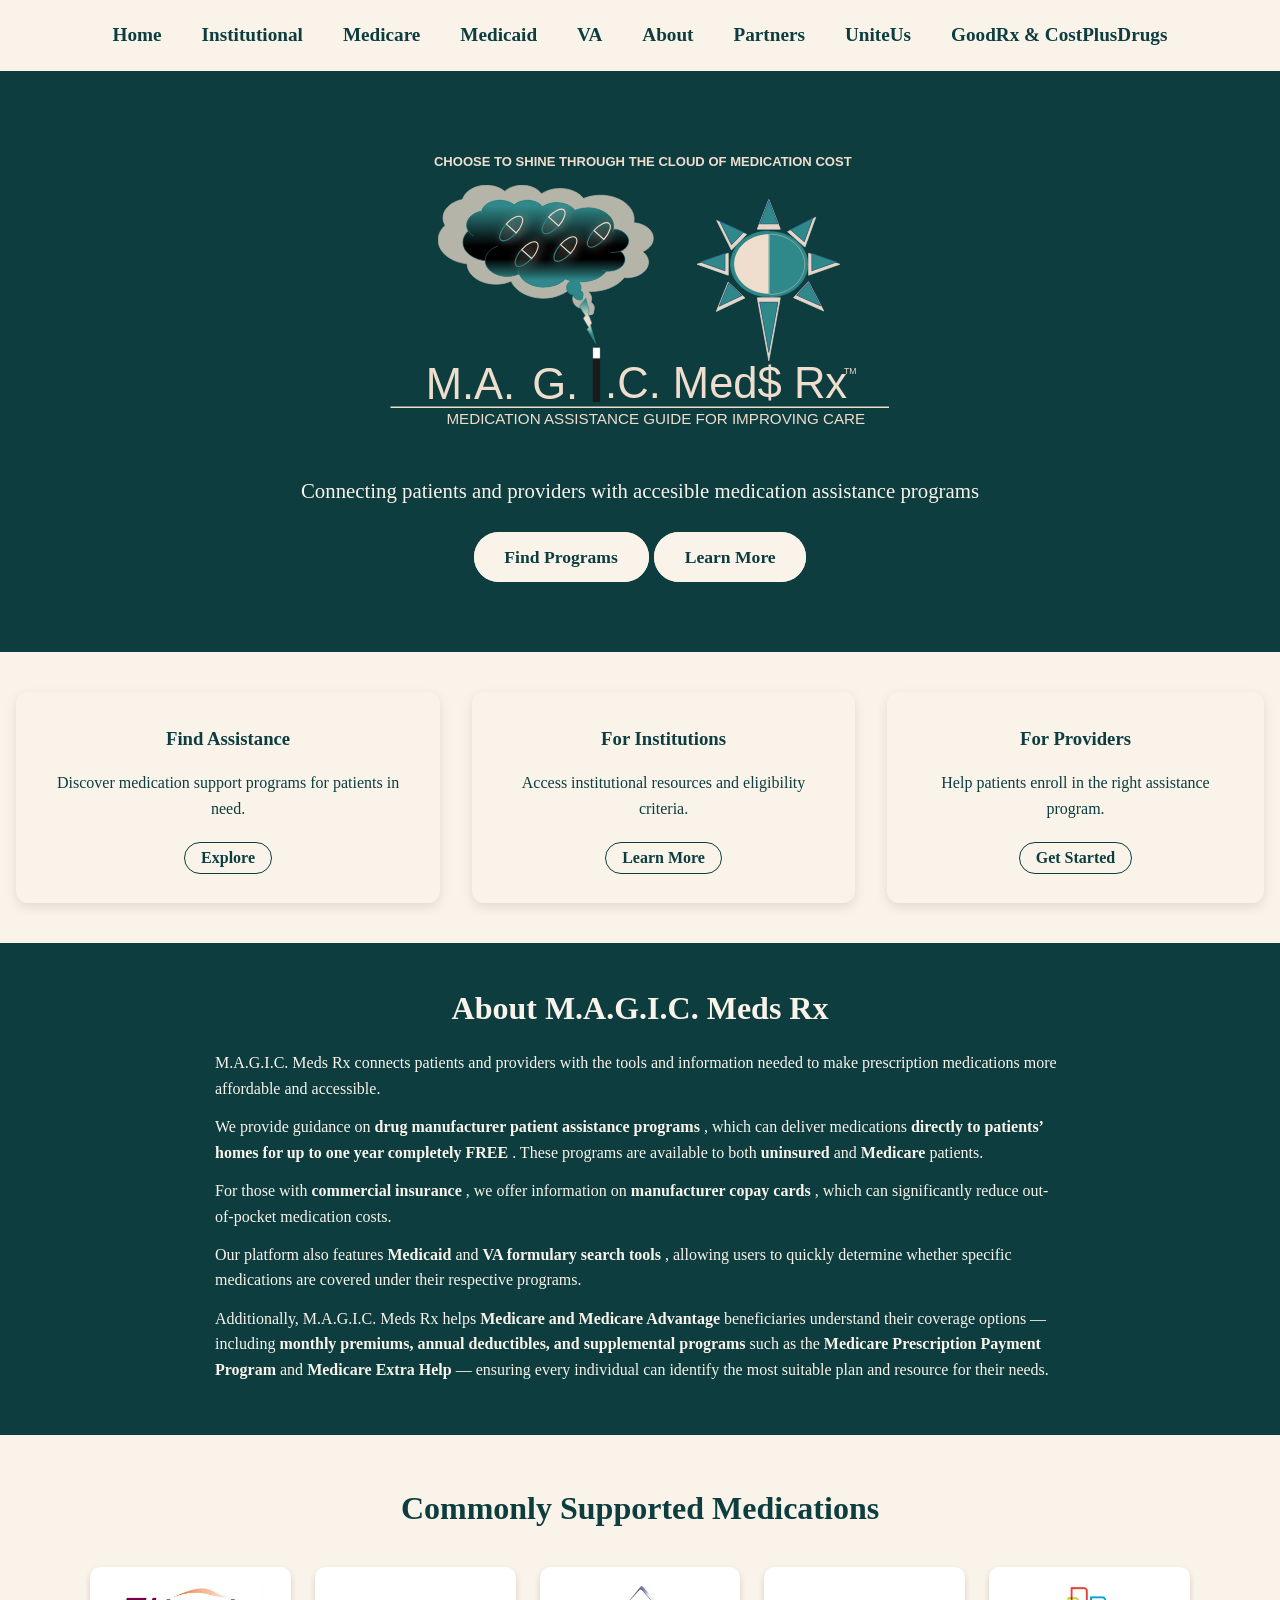
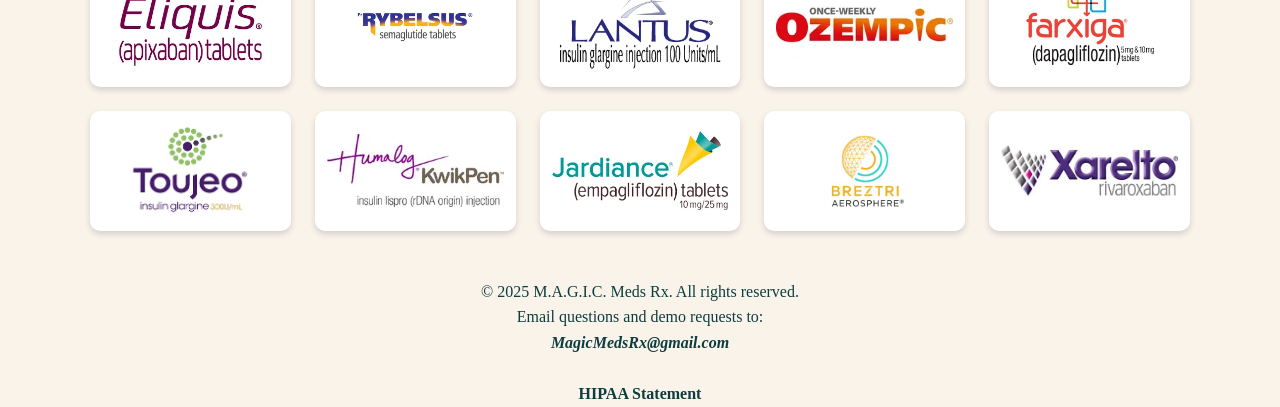
==== commit 3331d214: "more image updates" ====
--- a/index.html
+++ b/index.html
@@ -98,16 +98,16 @@
 		<section class="medication-logos">
 			<h2>Commonly Supported Medications</h2>
 			<div class="logo-grid">
-				<img src="img/eliquis.png.webp" alt="Eliquis logo" />
-				<img src="img/rybelsus.png.webp" alt="Rybelsus logo" />
-				<img src="img/lantus.png.webp" alt="Lantus logo" />
-				<img src="img/ozempic.resize.jpeg.webp" alt="Ozempic logo" />
-				<img src="img/farxiga.png.webp" alt="Farxiga logo" />
-				<img src="img/toujeo.png.webp" alt="Toujeo logo" />
-				<img src="img/humalog.resize.png.webp" alt="Humalog logo" />
-				<img src="img/jardiance.png.webp.png" alt="Jardiance logo" />
-				<img src="img/breztri.png" alt="Breztri logo" />
-				<img src="img/xarelto.jpeg" alt="Xarelto logo" />
+				<img src="./img/eliquis.png.webp" alt="Eliquis logo" />
+				<img src="./img/rybelsus.png.webp" alt="Rybelsus logo" />
+				<img src="./img/lantus.png.webp" alt="Lantus logo" />
+				<img src="./img/ozempic.resize.jpeg.webp" alt="Ozempic logo" />
+				<img src="./img/farxiga.png.webp" alt="Farxiga logo" />
+				<img src="./img/toujeo.png.webp" alt="Toujeo logo" />
+				<img src="./img/humalog.resize.png.webp" alt="Humalog logo" />
+				<img src="./img/jardiance.png.webp" alt="Jardiance logo" />
+				<img src="./img/breztri.png.webp" alt="Breztri logo" />
+				<img src="./img/xarelto.jpeg.webp" alt="Xarelto logo" />
 			</div>
 		</section>
 
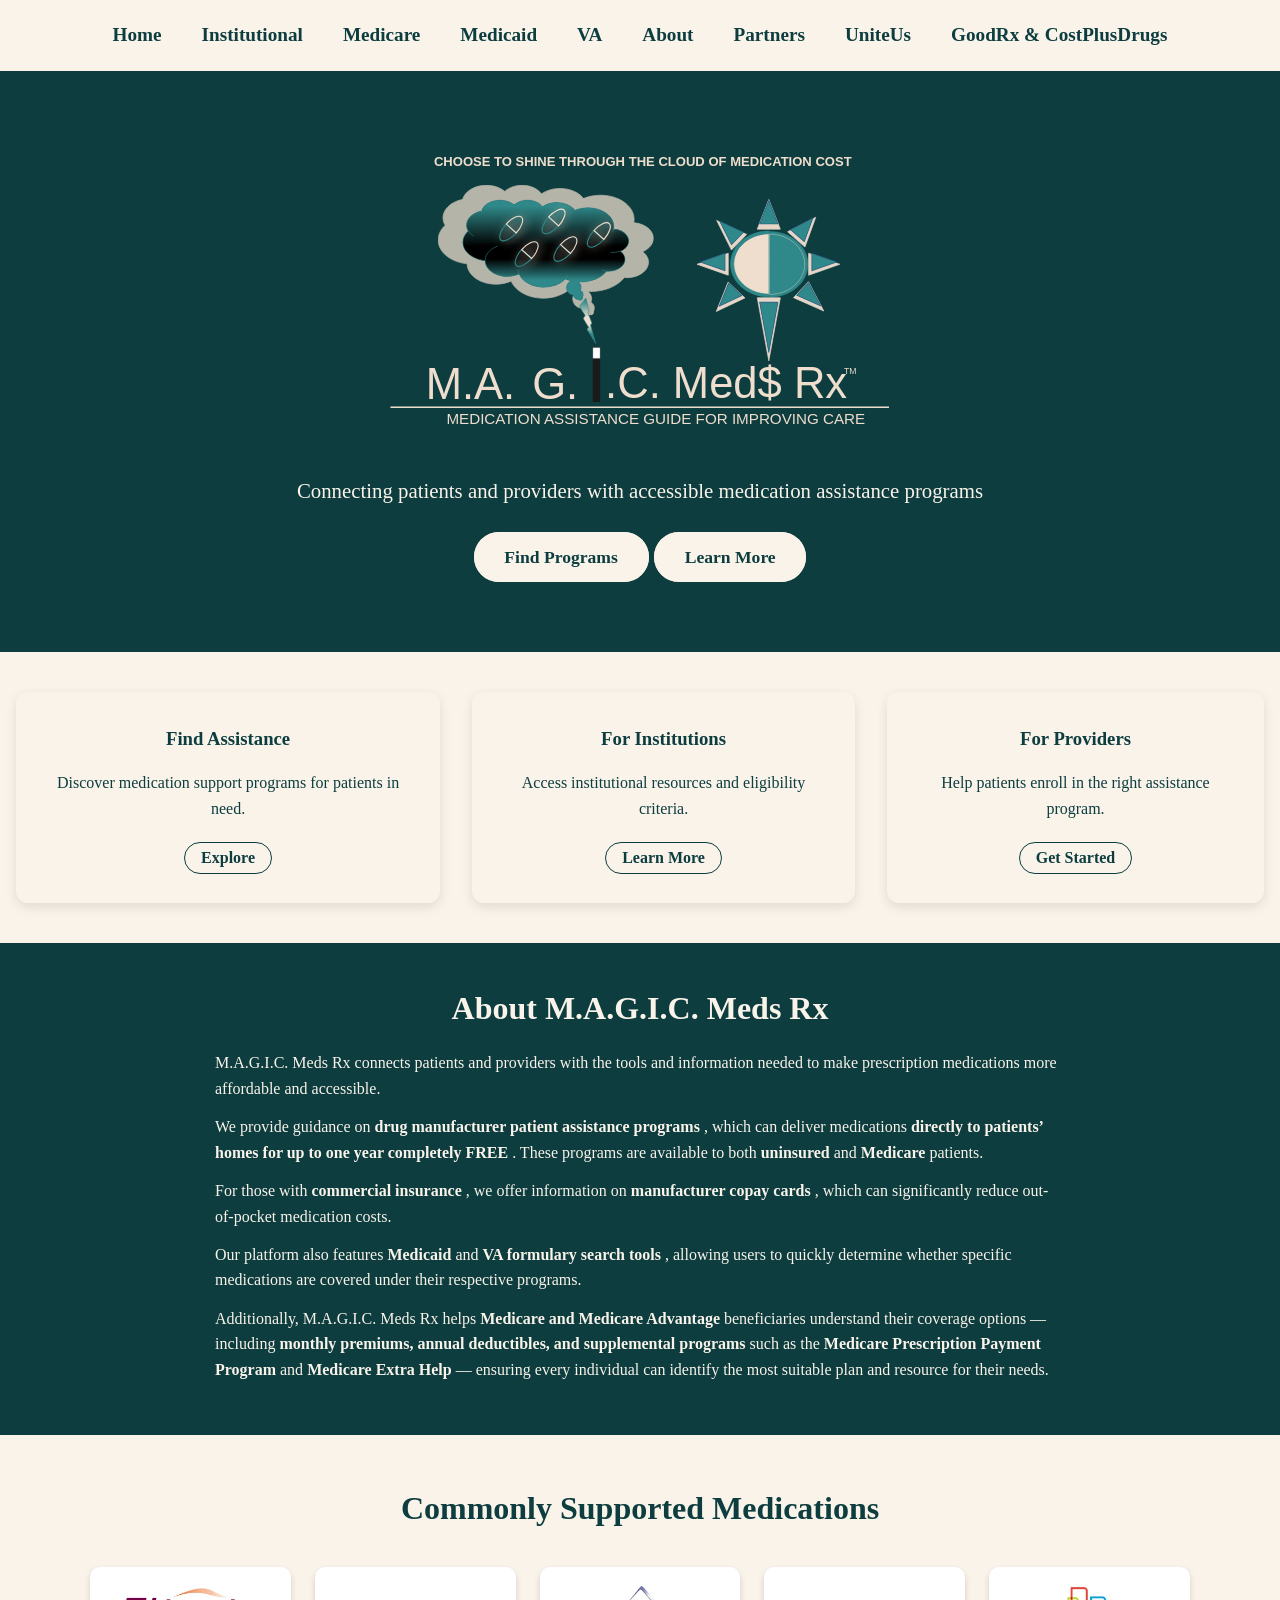
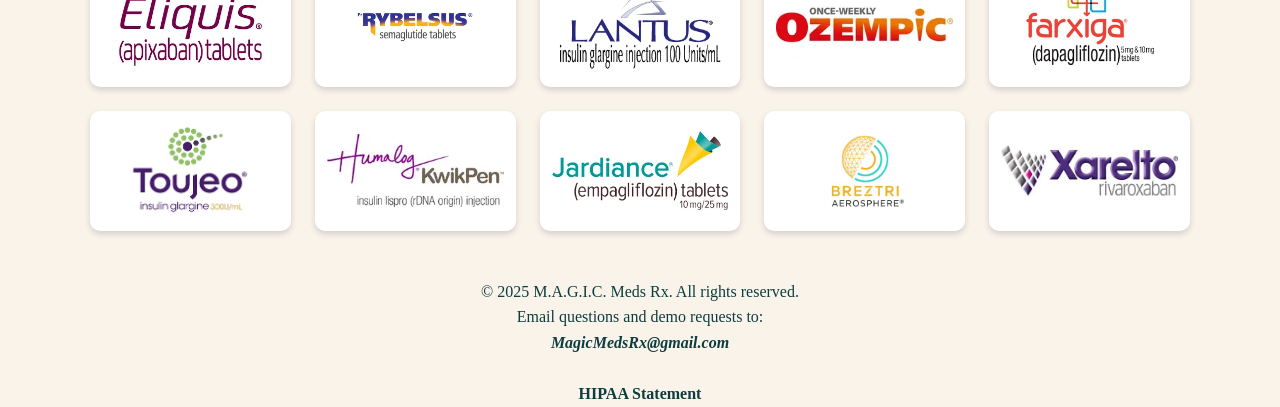
==== commit 30331d7b: "spell check" ====
--- a/index.html
+++ b/index.html
@@ -14,7 +14,7 @@
 			<div class="hero-content">
 				<img src="./img/magic_logo_cream.svg" alt="MAGIC Meds Rx Logo" class="hero-logo" />
 				<p class="hero-text">
-					Connecting patients and providers with accesible medication assistance programs
+					Connecting patients and providers with accessible medication assistance programs
 				</p>
 				<a href="#" class="btn">Find Programs</a>
 				<a href="#" class="btn">Learn More</a>
--- a/styles/stylesheet.css
+++ b/styles/stylesheet.css
@@ -89,6 +89,15 @@
 	height: 100%;
 }
 
+.darkBlue {
+	color: var(--darkBlue);
+}
+
+#mapContainer {
+	display: block;
+	text-align: center;
+}
+
 .container {
 	display: flex;
 	flex-direction: column;
@@ -97,6 +106,49 @@
 	padding: 0 5px;
 	width: clamp(100px, calc(100% - 10px), 1000px);
 	color: #000;
+}
+
+#stateName {
+	font-size: var(--fs-500);
+	padding: 0;
+	margin: 0;
+}
+
+.justifyText {
+	color: #000;
+	text-align: justify;
+	font-size: var(--fs-500);
+	padding: 0 10px;
+}
+
+#stateLinks {
+	color: #000;
+	font-size: var(--fs-400);
+}
+
+.state {
+	fill: #ccc;
+}
+
+.abbrText {
+	fill: #000;
+}
+
+.hovered {
+	fill: #279d21;
+	stroke-width: 2;
+}
+
+.active {
+	fill: #94068d;
+	stroke-width: 2;
+}
+
+.medicaidLinks {
+	display: flex;
+	flex-direction: column;
+	text-align: center;
+	margin-top: var(--fs-300);
 }
 
 .hero {
@@ -419,6 +471,24 @@
 	padding-top: 80px;
 }
 
+#iframeContainer {
+	width: 100%;
+	height: 97vh;
+}
+
+.pdfError {
+	padding: 5%;
+	font-size: var(--fs-500);
+	color: #000;
+	text-align: center;
+}
+
+.centerTitle {
+	color: var(--darkBlue);
+	text-align: center;
+	font-size: var(--fs-700);
+}
+
 footer {
 	text-align: center;
 }
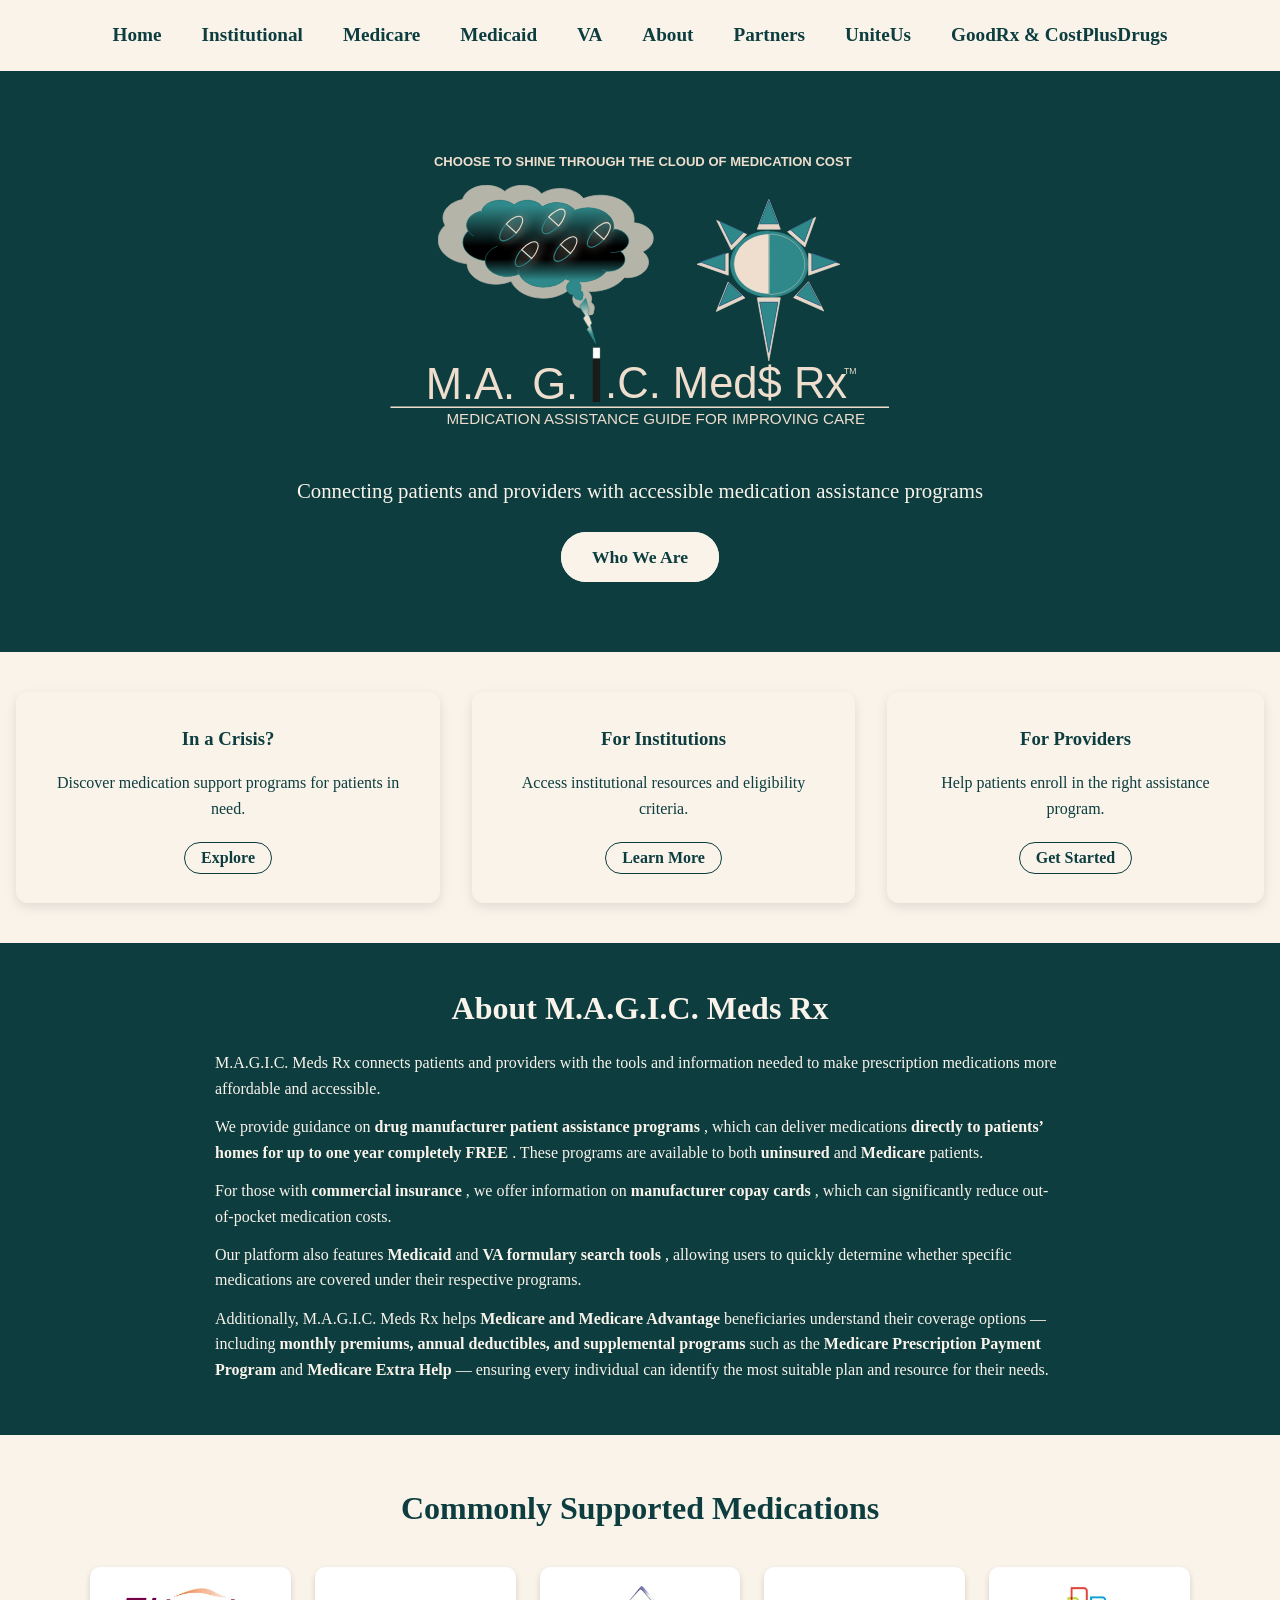
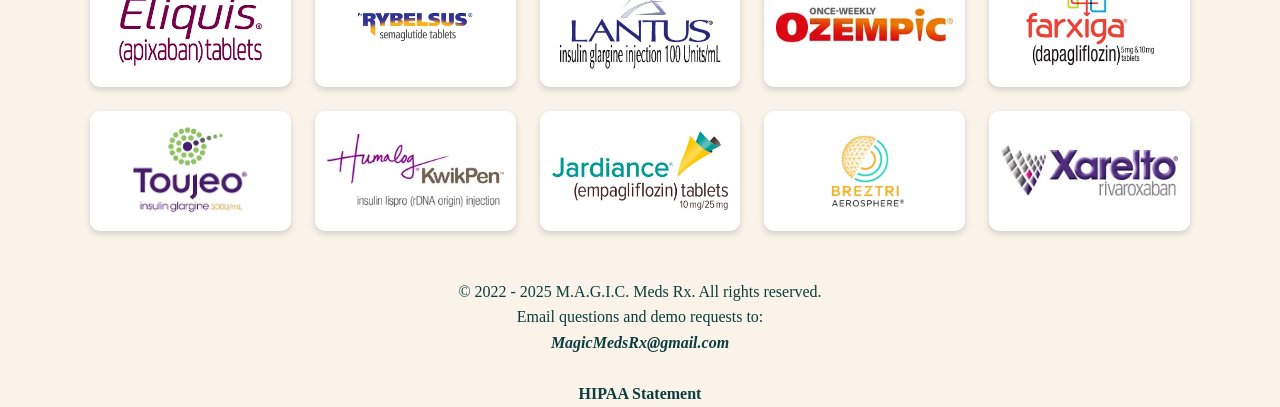
==== commit d70f65f1: "add changes from notes feedback" ====
--- a/index.html
+++ b/index.html
@@ -16,17 +16,16 @@
 				<p class="hero-text">
 					Connecting patients and providers with accessible medication assistance programs
 				</p>
-				<a href="#" class="btn">Find Programs</a>
-				<a href="#" class="btn">Learn More</a>
+				<a href="/about.html" class="btn">Who We Are</a>
 			</div>
 		</section>
 
 		<section>
 			<div class="cards-container">
 				<div class="card">
-					<h3>Find Assistance</h3>
+					<h3>In a Crisis?</h3>
 					<p>Discover medication support programs for patients in need.</p>
-					<a href="#">Explore</a>
+					<a href="/uniteus.html">Explore</a>
 				</div>
 
 				<div class="card">
--- a/styles/stylesheet.css
+++ b/styles/stylesheet.css
@@ -83,29 +83,55 @@
 	color: var(--lightBlue);
 }
 
-iframe {
-	border: none;
-	width: 100%;
-	height: 100%;
-}
-
-.darkBlue {
-	color: var(--darkBlue);
-}
-
-#mapContainer {
-	display: block;
-	text-align: center;
-}
-
 .container {
 	display: flex;
 	flex-direction: column;
 	align-items: center;
 	margin: auto;
 	padding: 0 5px;
-	width: clamp(100px, calc(100% - 10px), 1000px);
+	/* width: clamp(100px, calc(100% - 10px), 1000px); */
 	color: #000;
+}
+
+.blueBackground {
+	background-color: var(--darkBlue);
+	color: var(--backGroundColor);
+}
+
+.paddingTopBottom4vh {
+	padding-top: 4vh;
+	padding-bottom: 4vh;
+}
+
+iframe {
+	border: none;
+	width: 100%;
+	height: 100%;
+}
+
+.darkBlue {
+	color: var(--darkBlue);
+}
+
+.text500 {
+	font-size: var(--fs-500);
+}
+
+.text400 {
+	font-size: var(--fs-400);
+}
+
+.bottomMargin3vh {
+	margin-bottom: 3vh;
+}
+
+.lineWidth19 {
+	line-height: 1.9;
+}
+
+#mapContainer {
+	display: block;
+	text-align: center;
 }
 
 #stateName {
@@ -135,12 +161,12 @@
 }
 
 .hovered {
-	fill: #279d21;
+	fill: var(--lightBlue);
 	stroke-width: 2;
 }
 
 .active {
-	fill: #94068d;
+	fill: var(--lightBlue);
 	stroke-width: 2;
 }
 
@@ -370,35 +396,6 @@
 	box-shadow: 0 4px 10px rgba(0, 0, 0, 0.2);
 }
 
-.partners-section {
-	background-color: var(--darkBlue);
-	color: var(--backGroundColor);
-	text-align: center;
-	padding: 100px 20px;
-	box-shadow: 0 6px 12px rgba(0, 0, 0, 0.25);
-}
-
-.partners-section img {
-	width: 250px;
-	height: auto;
-	border-radius: 14px;
-	margin-bottom: 30px;
-	box-shadow: 0 5px 14px rgba(0, 0, 0, 0.3);
-}
-
-.partners-section h1 {
-	font-size: 2.8rem;
-	margin-bottom: 25px;
-	text-shadow: 2px 3px 5px rgba(0, 0, 0, 0.35);
-}
-
-.partners-section p {
-	font-size: 1.2rem;
-	line-height: 1.9;
-	margin: 0 auto;
-	color: var(--backGroundColor);
-}
-
 .goodrx,
 .costplus {
 	text-align: center;
@@ -406,13 +403,12 @@
 	padding: 0 20px;
 }
 
-/* Logo Images */
 .goodrx img,
 .costplus img {
 	display: block;
 	margin: 0 auto 30px auto;
 	width: 100%;
-	max-width: 520px; /* Controls logo size */
+	max-width: 520px;
 	height: auto;
 	border-radius: 16px;
 	transition: transform 0.25s ease;
@@ -421,13 +417,11 @@
 	background-color: #13376c;
 }
 
-/* Subtle professional hover effect */
 .goodrx img:hover,
 .costplus img:hover {
 	transform: scale(1.03);
 }
 
-/* Section Headline Links */
 .goodrx .bigLink,
 .costplus .bigLink {
 	display: inline-block;
@@ -445,7 +439,6 @@
 	text-decoration: underline;
 }
 
-/* Section Descriptions */
 .goodrx h3,
 .costplus h3 {
 	max-width: 750px;
@@ -455,7 +448,6 @@
 	text-align: left;
 }
 
-/* Ordered Lists */
 .goodrx ol,
 .costplus ol {
 	max-width: 750px;
@@ -465,7 +457,6 @@
 	line-height: 1.6;
 }
 
-/* Extra spacing between the two sections */
 .costplus {
 	border-top: 1px solid #d6d6d6;
 	padding-top: 80px;
